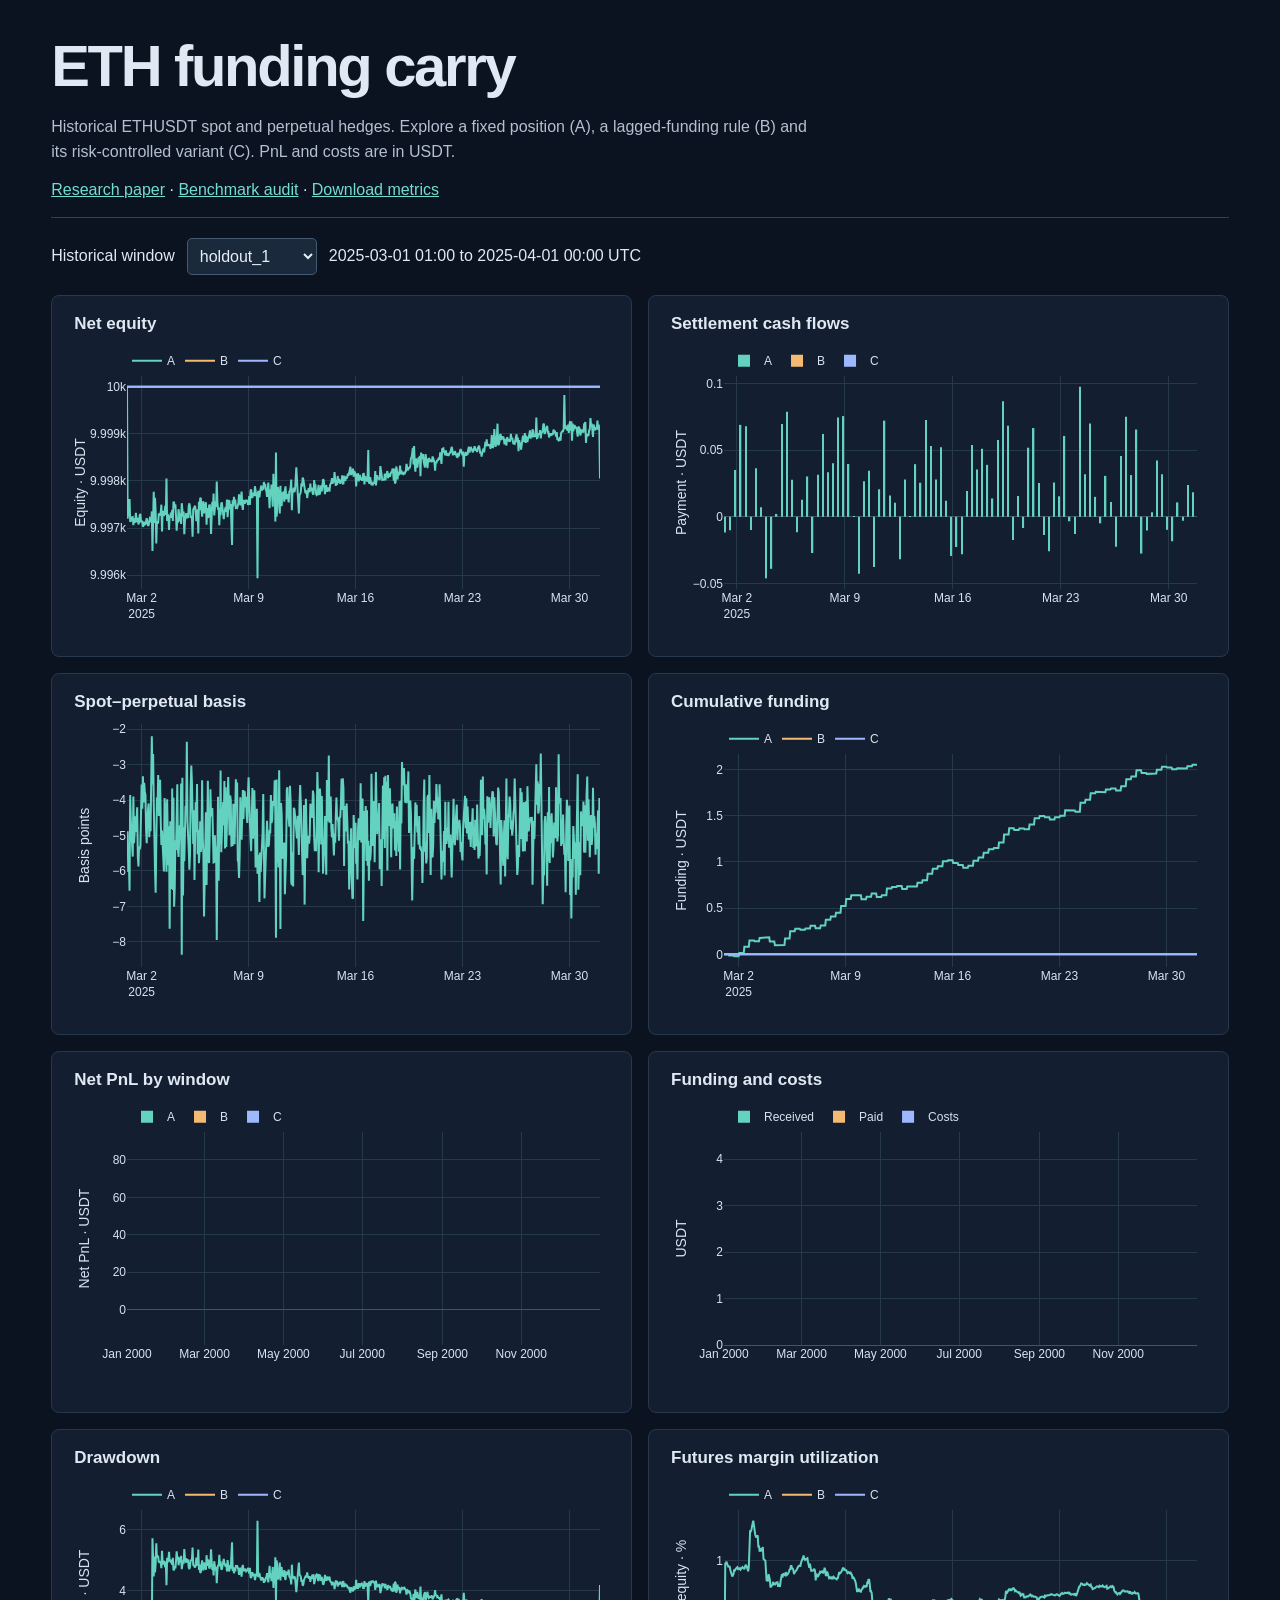
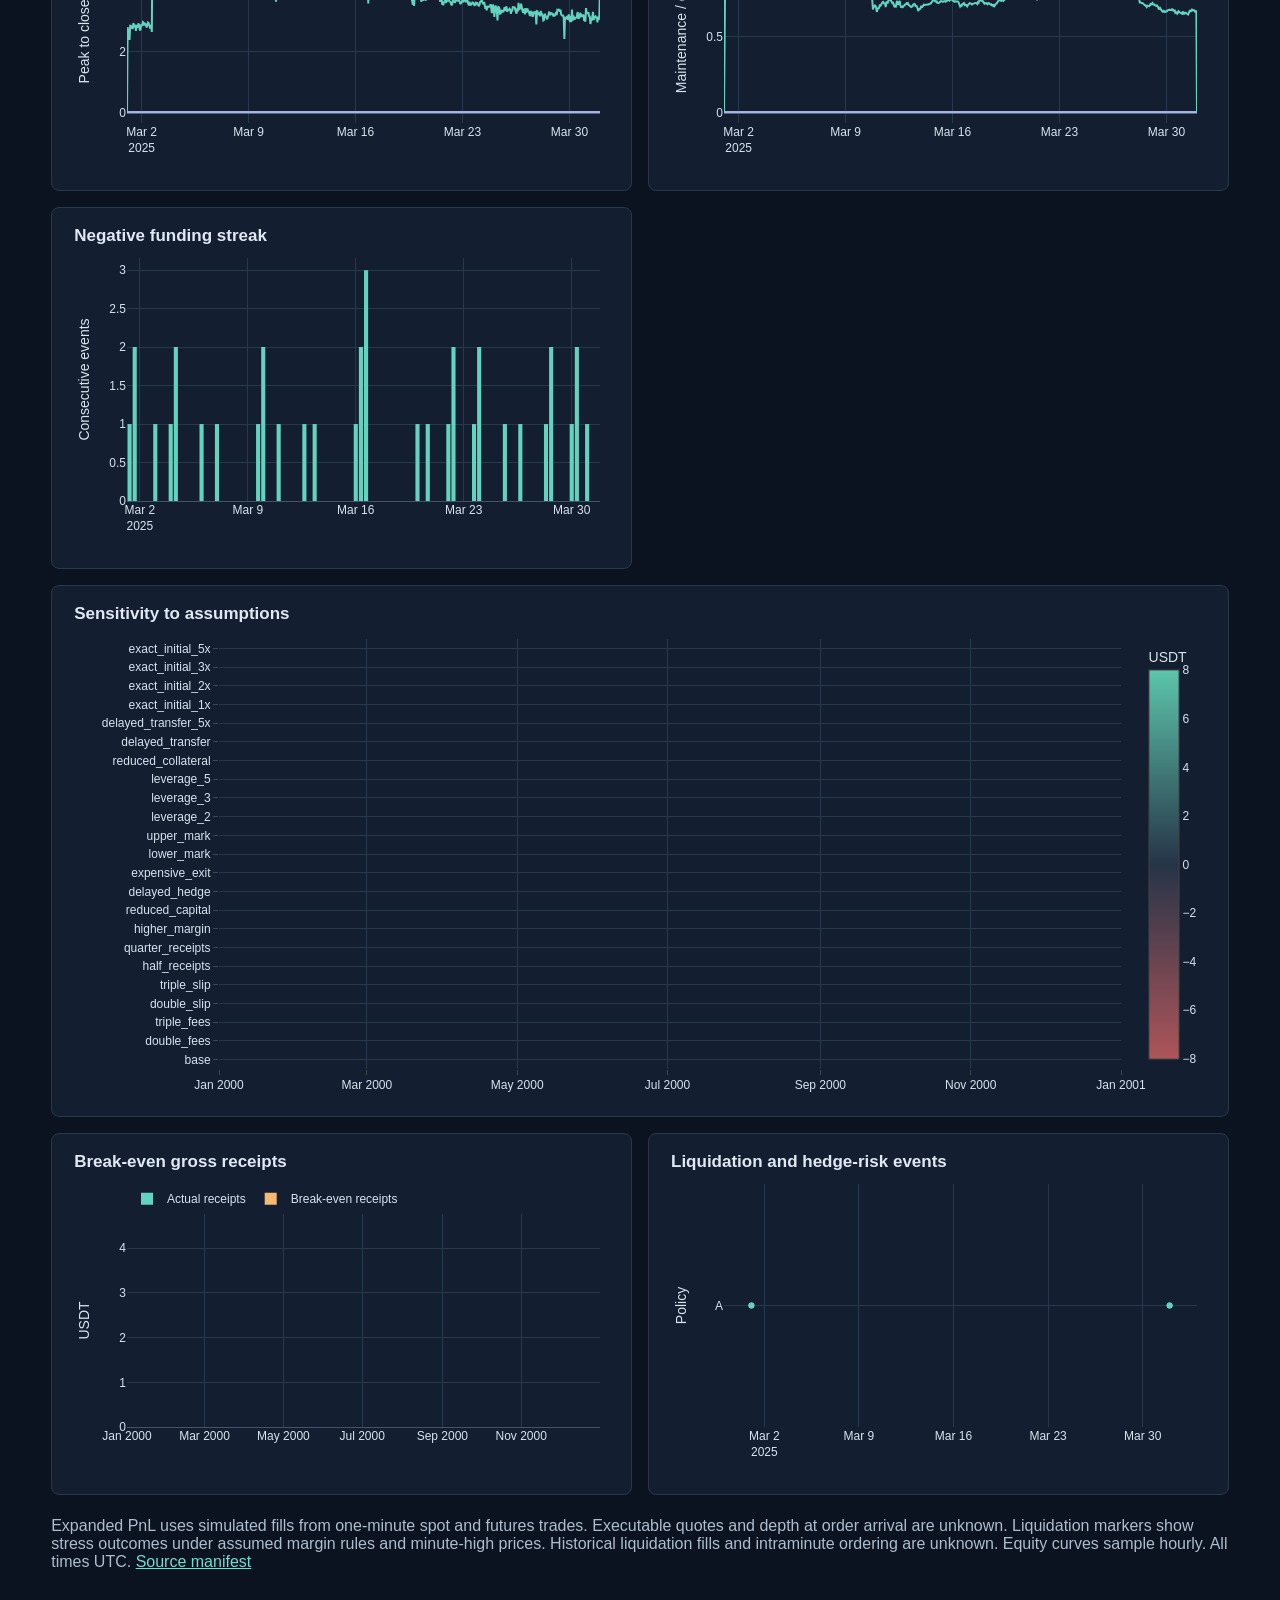
==== index.html @ 1f1a99f7 "Publish reproducible market-making and funding-carry research" ====
<!doctype html>
<html lang="en">
<head>
  <meta charset="utf-8">
  <meta name="viewport" content="width=device-width, initial-scale=1">
  <meta http-equiv="refresh" content="0; url=reports/funding-carry/final/index.html">
  <title>Quantitative Trading Research</title>
</head>
<body>
  <p><a href="reports/funding-carry/final/index.html">Open the interactive ETH funding-carry dashboard</a></p>
</body>
</html>
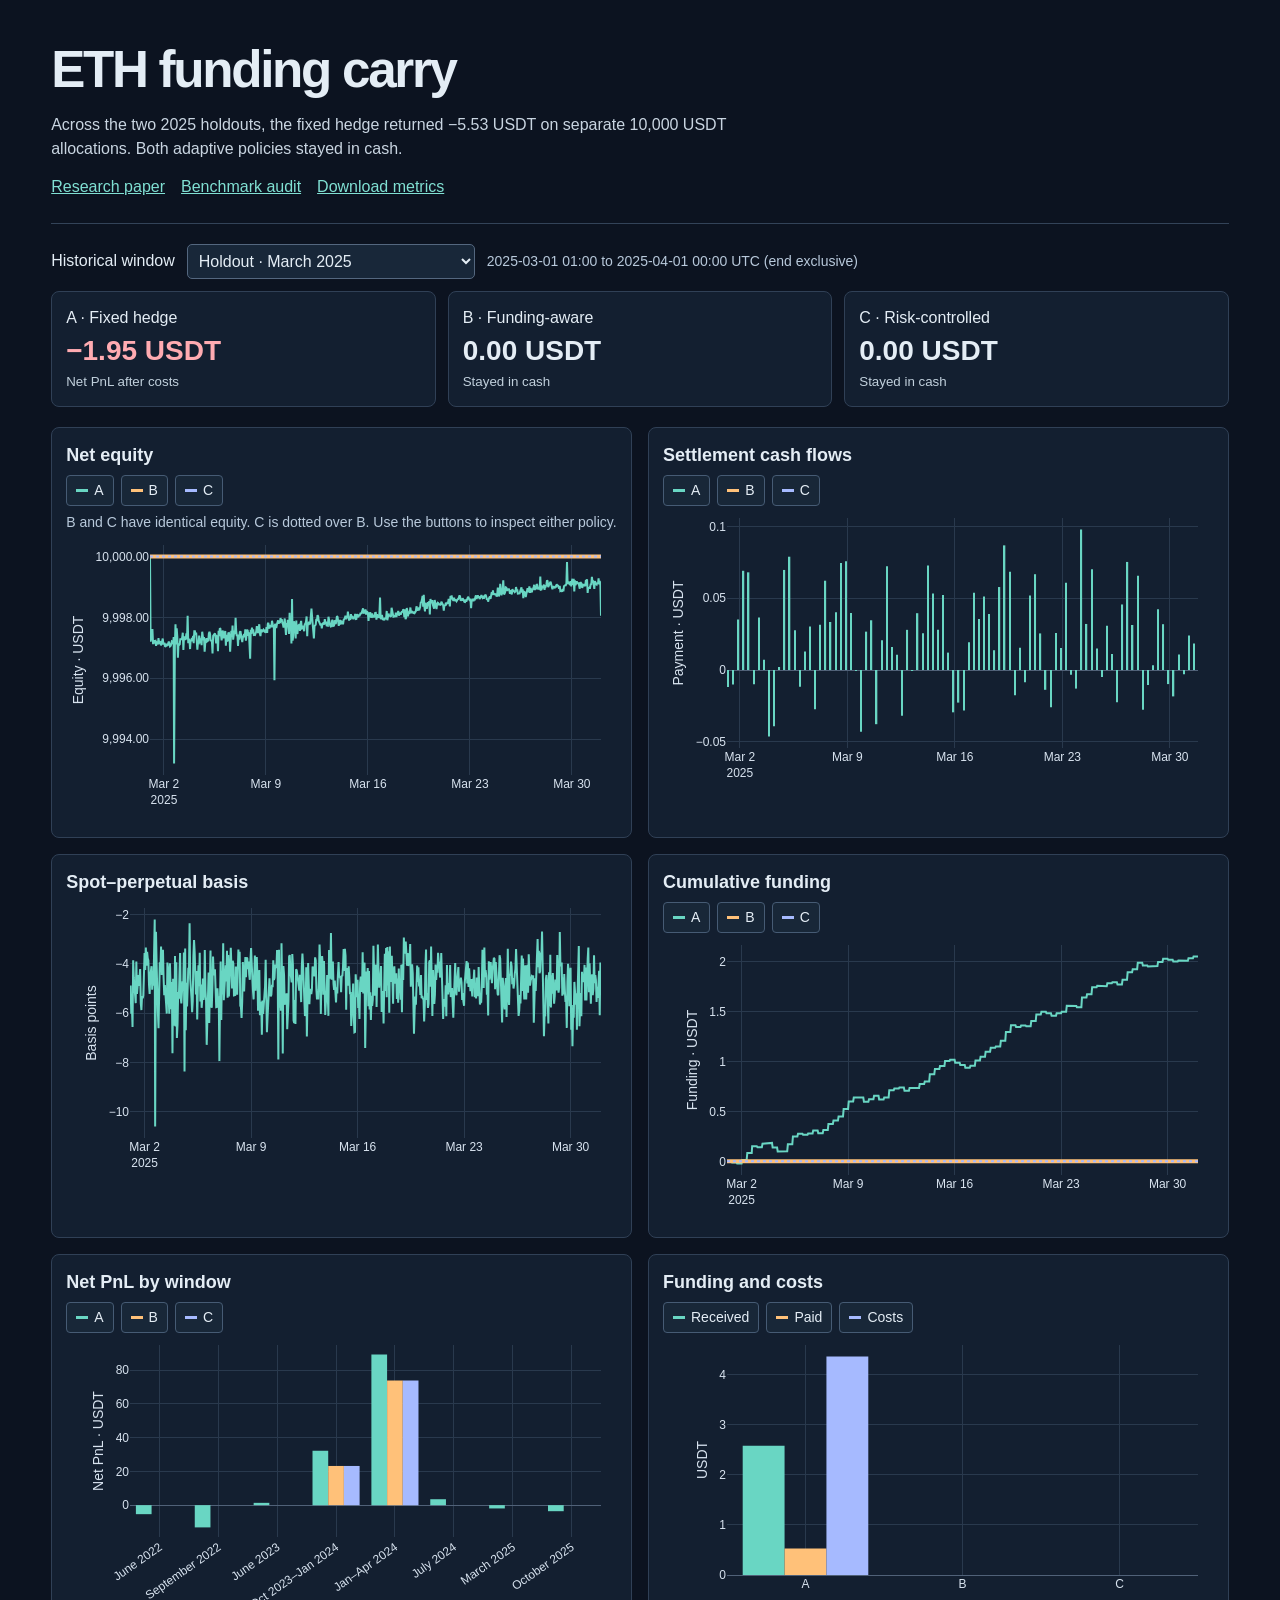
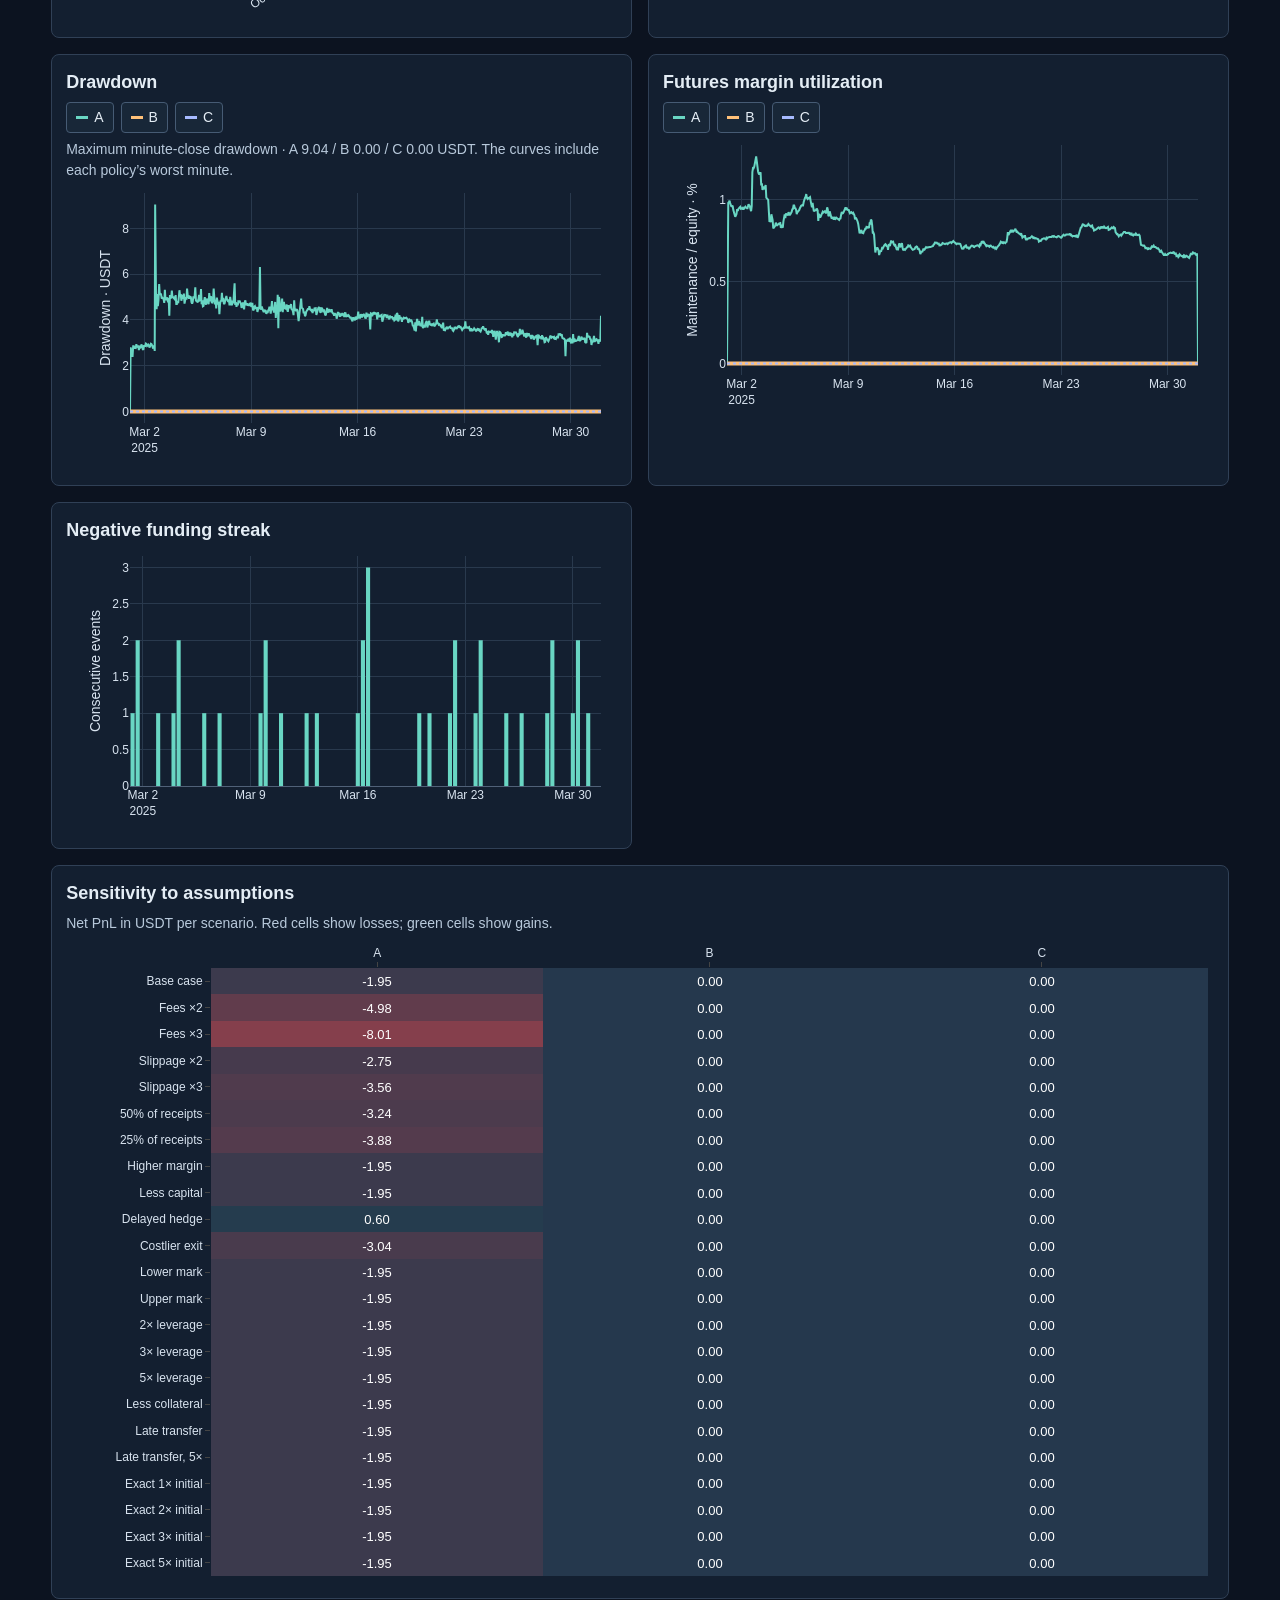
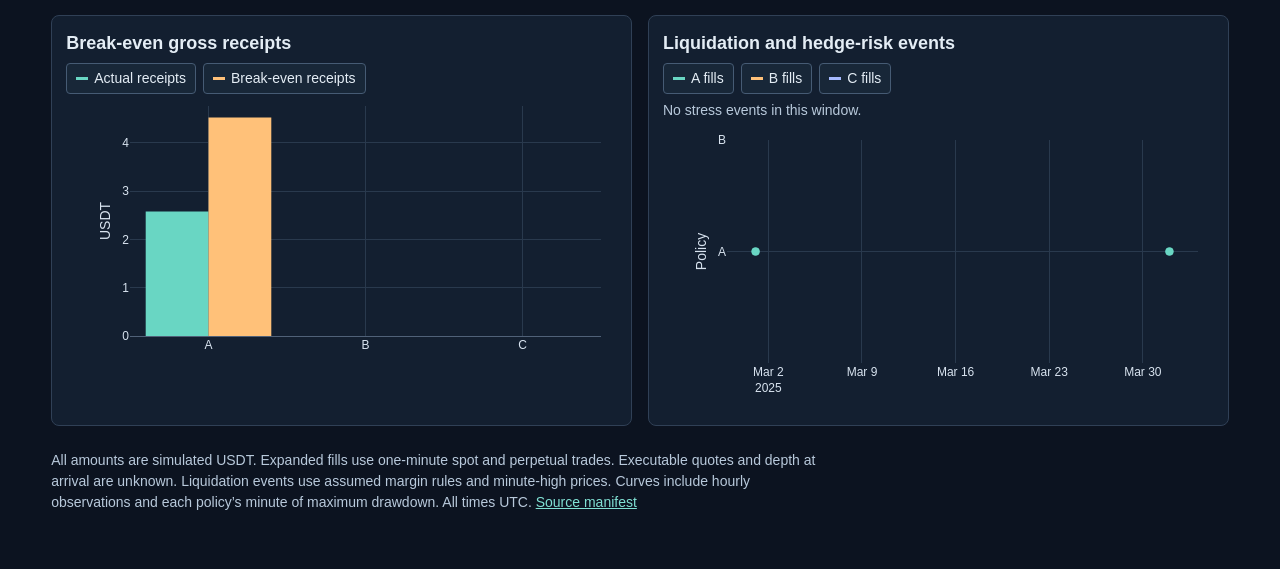
==== commit a7388706: "Fix dashboard axes, drawdown sampling, accessibility, and report navigation" ====
--- a/index.html
+++ b/index.html
@@ -3,6 +3,7 @@
 <head>
   <meta charset="utf-8">
   <meta name="viewport" content="width=device-width, initial-scale=1">
+  <script>location.replace("reports/funding-carry/final/index.html" + location.search + location.hash);</script>
   <meta http-equiv="refresh" content="0; url=reports/funding-carry/final/index.html">
   <title>Quantitative Trading Research</title>
 </head>
